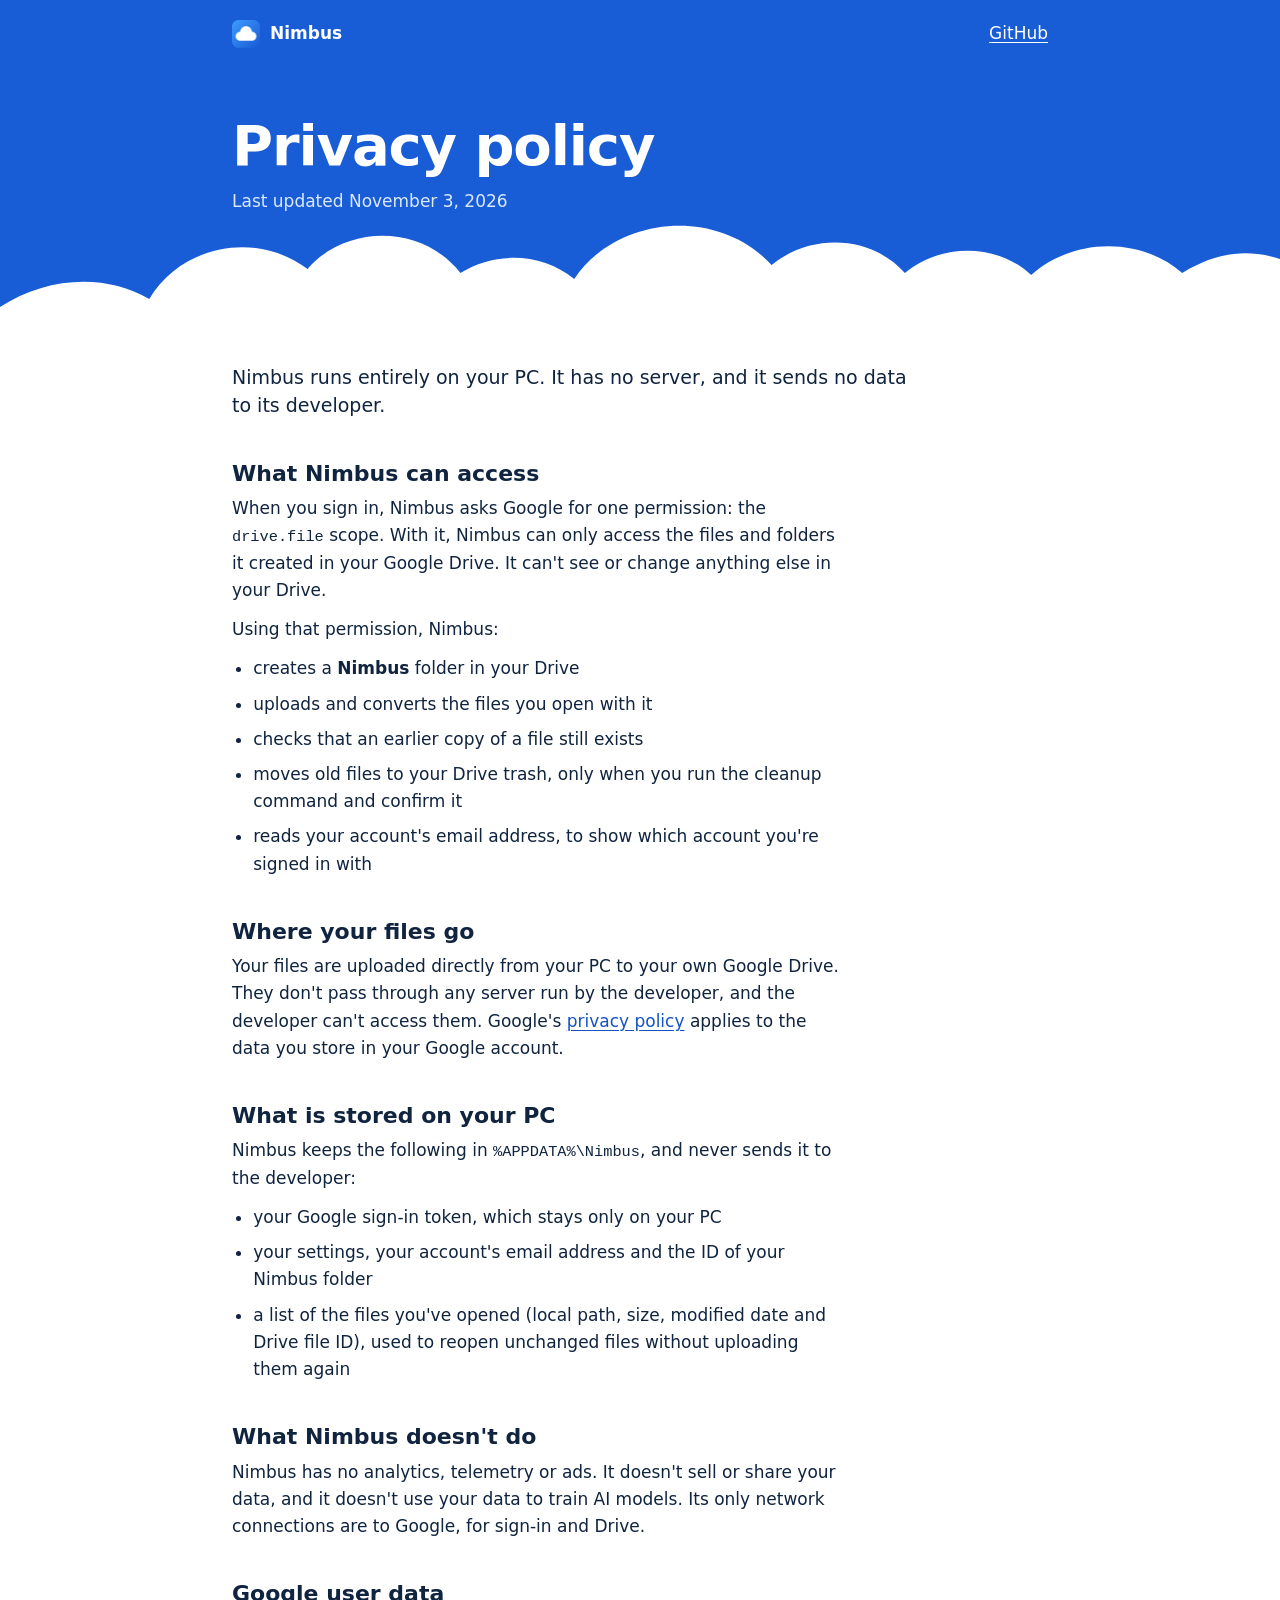
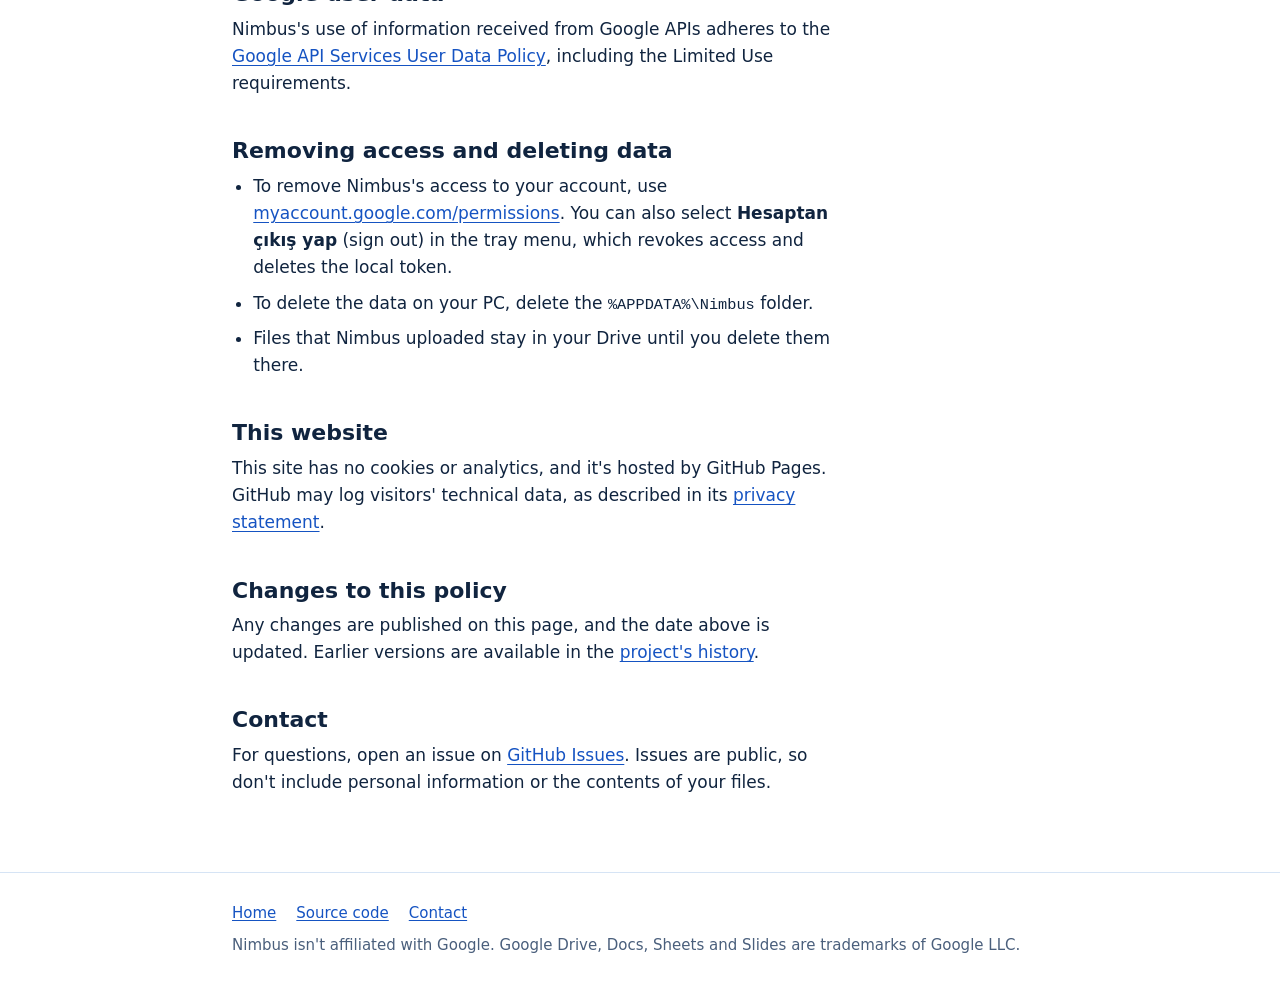
==== docs/privacy.html @ 362dc2d4 "MIT lisansı, İngilizce README ve GitHub Pages sayfaları docs/ altında ana sayfa ve gizlilik politika" ====
<!doctype html>
<html lang="en">
<head>
  <meta charset="utf-8">
  <meta name="viewport" content="width=device-width, initial-scale=1">
  <title>Privacy policy | Nimbus</title>
  <meta name="description" content="How Nimbus handles your Google account and files: no server, nothing sent to the developer, and access limited to files it created.">
  <meta name="theme-color" content="#185cd6">
  <link rel="icon" href="icon.png">
  <link rel="stylesheet" href="style.css">
</head>
<body>
  <div class="sky">
    <header class="wrap bar">
      <a class="brand" href="./"><img src="icon.png" alt="" width="28" height="28">Nimbus</a>
      <a href="https://github.com/ahmetelcin/Nimbus">GitHub</a>
    </header>
    <div class="wrap page-title">
      <h1>Privacy policy</h1>
      <p>Last updated November 3, 2026</p>
    </div>
  </div>
  <svg class="cloud-edge" viewBox="0 0 1440 132" preserveAspectRatio="none" aria-hidden="true" focusable="false">
    <path d="M0 132V84c52-30 118-34 168-8 34-52 118-70 178-30 42-44 128-46 172 4 40-22 92-20 128 6 46-62 160-74 222-14 44-32 112-30 150 8 40-30 104-30 142 2 48-38 124-38 170-2 40-22 76-24 110-14v96Z"/>
  </svg>

  <main class="policy">
    <p class="lead">Nimbus runs entirely on your PC. It has no server, and it sends no data to its developer.</p>

    <h2>What Nimbus can access</h2>
    <p>When you sign in, Nimbus asks Google for one permission: the <code>drive.file</code> scope. With it, Nimbus can only access the files and folders it created in your Google Drive. It can't see or change anything else in your Drive.</p>
    <p>Using that permission, Nimbus:</p>
    <ul>
      <li>creates a <strong>Nimbus</strong> folder in your Drive</li>
      <li>uploads and converts the files you open with it</li>
      <li>checks that an earlier copy of a file still exists</li>
      <li>moves old files to your Drive trash, only when you run the cleanup command and confirm it</li>
      <li>reads your account's email address, to show which account you're signed in with</li>
    </ul>

    <h2>Where your files go</h2>
    <p>Your files are uploaded directly from your PC to your own Google Drive. They don't pass through any server run by the developer, and the developer can't access them. Google's <a href="https://policies.google.com/privacy">privacy policy</a> applies to the data you store in your Google account.</p>

    <h2>What is stored on your PC</h2>
    <p>Nimbus keeps the following in <code>%APPDATA%\Nimbus</code>, and never sends it to the developer:</p>
    <ul>
      <li>your Google sign-in token, which stays only on your PC</li>
      <li>your settings, your account's email address and the ID of your Nimbus folder</li>
      <li>a list of the files you've opened (local path, size, modified date and Drive file ID), used to reopen unchanged files without uploading them again</li>
    </ul>

    <h2>What Nimbus doesn't do</h2>
    <p>Nimbus has no analytics, telemetry or ads. It doesn't sell or share your data, and it doesn't use your data to train AI models. Its only network connections are to Google, for sign-in and Drive.</p>

    <h2>Google user data</h2>
    <p>Nimbus's use of information received from Google APIs adheres to the <a href="https://developers.google.com/terms/api-services-user-data-policy">Google API Services User Data Policy</a>, including the Limited Use requirements.</p>

    <h2>Removing access and deleting data</h2>
    <ul>
      <li>To remove Nimbus's access to your account, use <a href="https://myaccount.google.com/permissions">myaccount.google.com/permissions</a>. You can also select <strong>Hesaptan çıkış yap</strong> (sign out) in the tray menu, which revokes access and deletes the local token.</li>
      <li>To delete the data on your PC, delete the <code>%APPDATA%\Nimbus</code> folder.</li>
      <li>Files that Nimbus uploaded stay in your Drive until you delete them there.</li>
    </ul>

    <h2>This website</h2>
    <p>This site has no cookies or analytics, and it's hosted by GitHub Pages. GitHub may log visitors' technical data, as described in its <a href="https://docs.github.com/en/site-policy/privacy-policies/github-general-privacy-statement">privacy statement</a>.</p>

    <h2>Changes to this policy</h2>
    <p>Any changes are published on this page, and the date above is updated. Earlier versions are available in the <a href="https://github.com/ahmetelcin/Nimbus/commits/main/docs/privacy.html">project's history</a>.</p>

    <h2>Contact</h2>
    <p>For questions, open an issue on <a href="https://github.com/ahmetelcin/Nimbus/issues">GitHub Issues</a>. Issues are public, so don't include personal information or the contents of your files.</p>
  </main>

  <footer>
    <div class="wrap">
      <nav aria-label="Footer">
        <a href="./">Home</a>
        <a href="https://github.com/ahmetelcin/Nimbus">Source code</a>
        <a href="https://github.com/ahmetelcin/Nimbus/issues">Contact</a>
      </nav>
      <p>Nimbus isn't affiliated with Google. Google Drive, Docs, Sheets and Slides are trademarks of Google LLC.</p>
    </div>
  </footer>
</body>
</html>
---- docs/style.css ----
:root {
  color-scheme: light dark;
  --sky: #185cd6;
  --on-sky: #ffffff;
  --on-sky-soft: #dbe9ff;
  --bg: #ffffff;
  --ink: #10243f;
  --muted: #4a5f7c;
  --line: #d6e4f5;
  --link: #1553c2;
  --font: "Segoe UI Variable Text", "Segoe UI", system-ui, -apple-system, "Helvetica Neue", Arial, sans-serif;
  --font-display: "Segoe UI Variable Display", "Segoe UI", system-ui, -apple-system, "Helvetica Neue", Arial, sans-serif;
  --gutter: clamp(20px, 6vw, 72px);
  --page: 960px;
}

@media (prefers-color-scheme: dark) {
  :root {
    --sky: #134aae;
    --on-sky-soft: #d3e3ff;
    --bg: #0e1b2e;
    --ink: #e6f0ff;
    --muted: #a5b8d2;
    --line: #2a3d59;
    --link: #8dbcff;
  }
}

* {
  box-sizing: border-box;
}

html {
  -webkit-text-size-adjust: 100%;
}

body {
  margin: 0;
  background: var(--bg);
  color: var(--ink);
  font-family: var(--font);
  font-size: 1.0625rem;
  line-height: 1.6;
}

a {
  color: var(--link);
  text-underline-offset: 0.15em;
}

:focus-visible {
  outline: 3px solid currentColor;
  outline-offset: 3px;
  border-radius: 2px;
}

.wrap {
  max-width: var(--page);
  margin-inline: auto;
  padding-inline: var(--gutter);
}

/* Site header */

.bar {
  display: flex;
  align-items: center;
  justify-content: space-between;
  gap: 16px;
  padding-block: 20px;
}

.brand {
  display: inline-flex;
  align-items: center;
  gap: 10px;
  color: inherit;
  font-weight: 600;
  text-decoration: none;
}

.brand img {
  display: block;
  width: 28px;
  height: 28px;
}

.bar a:not(.brand) {
  color: inherit;
}

/* Sky band: its lower edge is the cloud */

.sky {
  background: var(--sky);
  color: var(--on-sky);
}

.sky a:focus-visible {
  outline-color: var(--on-sky);
}

.hero {
  padding-block: clamp(40px, 8vw, 88px) clamp(24px, 4vw, 40px);
}

.hero h1 {
  max-width: 13em;
  margin: 0;
  font-family: var(--font-display);
  font-size: clamp(2.5rem, 7.4vw, 5rem);
  font-weight: 650;
  line-height: 1.04;
  letter-spacing: -0.025em;
  text-wrap: balance;
}

.hero p {
  max-width: 34em;
  margin: 24px 0 0;
  color: var(--on-sky-soft);
  font-size: clamp(1.125rem, 2.2vw, 1.3125rem);
  line-height: 1.5;
}

.actions {
  display: flex;
  flex-wrap: wrap;
  align-items: center;
  gap: 12px 20px;
  margin-top: 32px;
}

.download {
  display: inline-block;
  padding: 13px 24px;
  border-radius: 999px;
  background: var(--on-sky);
  color: #10243f;
  font-weight: 600;
  text-decoration: none;
}

.download:hover {
  background: var(--on-sky-soft);
}

.actions span {
  color: var(--on-sky-soft);
  font-size: 0.9375rem;
}

.cloud-edge {
  display: block;
  width: 100%;
  height: clamp(56px, 11vw, 132px);
  margin-top: -1px;
  background: var(--sky);
  fill: var(--bg);
}

/* Home sections */

.section {
  padding-block: clamp(32px, 6vw, 64px);
}

.section h2 {
  margin: 0 0 24px;
  font-family: var(--font-display);
  font-size: clamp(1.5rem, 3.4vw, 2rem);
  font-weight: 600;
  line-height: 1.2;
  letter-spacing: -0.012em;
}

.section > .wrap > p {
  max-width: 38em;
  margin: 0 0 12px;
}

.steps {
  max-width: 38em;
  margin: 0;
  padding: 0;
  list-style: none;
  counter-reset: step;
}

.steps li {
  position: relative;
  padding: 0 0 20px 44px;
  counter-increment: step;
}

.steps li:last-child {
  padding-bottom: 0;
}

.steps li::before {
  content: counter(step);
  position: absolute;
  top: 0;
  left: 0;
  width: 28px;
  height: 28px;
  border-radius: 50%;
  background: var(--sky);
  color: var(--on-sky);
  font-size: 0.875rem;
  font-weight: 600;
  line-height: 28px;
  text-align: center;
}

.types {
  width: 100%;
  max-width: 38em;
  border-collapse: collapse;
}

.types th,
.types td {
  padding: 12px 16px 12px 0;
  border-bottom: 1px solid var(--line);
  text-align: left;
  vertical-align: baseline;
}

.types thead th {
  color: var(--muted);
  font-size: 0.9375rem;
  font-weight: 400;
}

.types tbody th {
  font-weight: 600;
  white-space: nowrap;
}

/* Long-form policy page */

.page-title {
  padding-block: clamp(20px, 5vw, 48px) 8px;
}

.page-title h1 {
  margin: 0;
  font-family: var(--font-display);
  font-size: clamp(2.25rem, 6vw, 3.5rem);
  font-weight: 650;
  line-height: 1.08;
  letter-spacing: -0.02em;
}

.page-title p {
  margin: 12px 0 0;
  color: var(--on-sky-soft);
}

.policy {
  max-width: var(--page);
  margin-inline: auto;
  padding: 8px var(--gutter) clamp(32px, 6vw, 64px);
}

.policy > * {
  max-width: 36em;
}

.policy .lead {
  margin: 0 0 8px;
  font-size: 1.1875rem;
  line-height: 1.5;
}

.policy h2 {
  margin: 40px 0 8px;
  font-family: var(--font-display);
  font-size: 1.375rem;
  font-weight: 600;
  line-height: 1.25;
}

.policy p,
.policy ul {
  margin: 0 0 12px;
}

.policy ul {
  padding-left: 1.25em;
}

.policy li {
  margin-bottom: 8px;
}

.policy code,
.section code {
  font-family: "Cascadia Mono", Consolas, ui-monospace, monospace;
  font-size: 0.9em;
  overflow-wrap: anywhere;
}

/* Footer */

footer {
  border-top: 1px solid var(--line);
  color: var(--muted);
  font-size: 0.9375rem;
}

footer .wrap {
  padding-block: 28px;
}

footer nav {
  display: flex;
  flex-wrap: wrap;
  gap: 8px 20px;
  margin-bottom: 8px;
}

footer p {
  margin: 0;
}
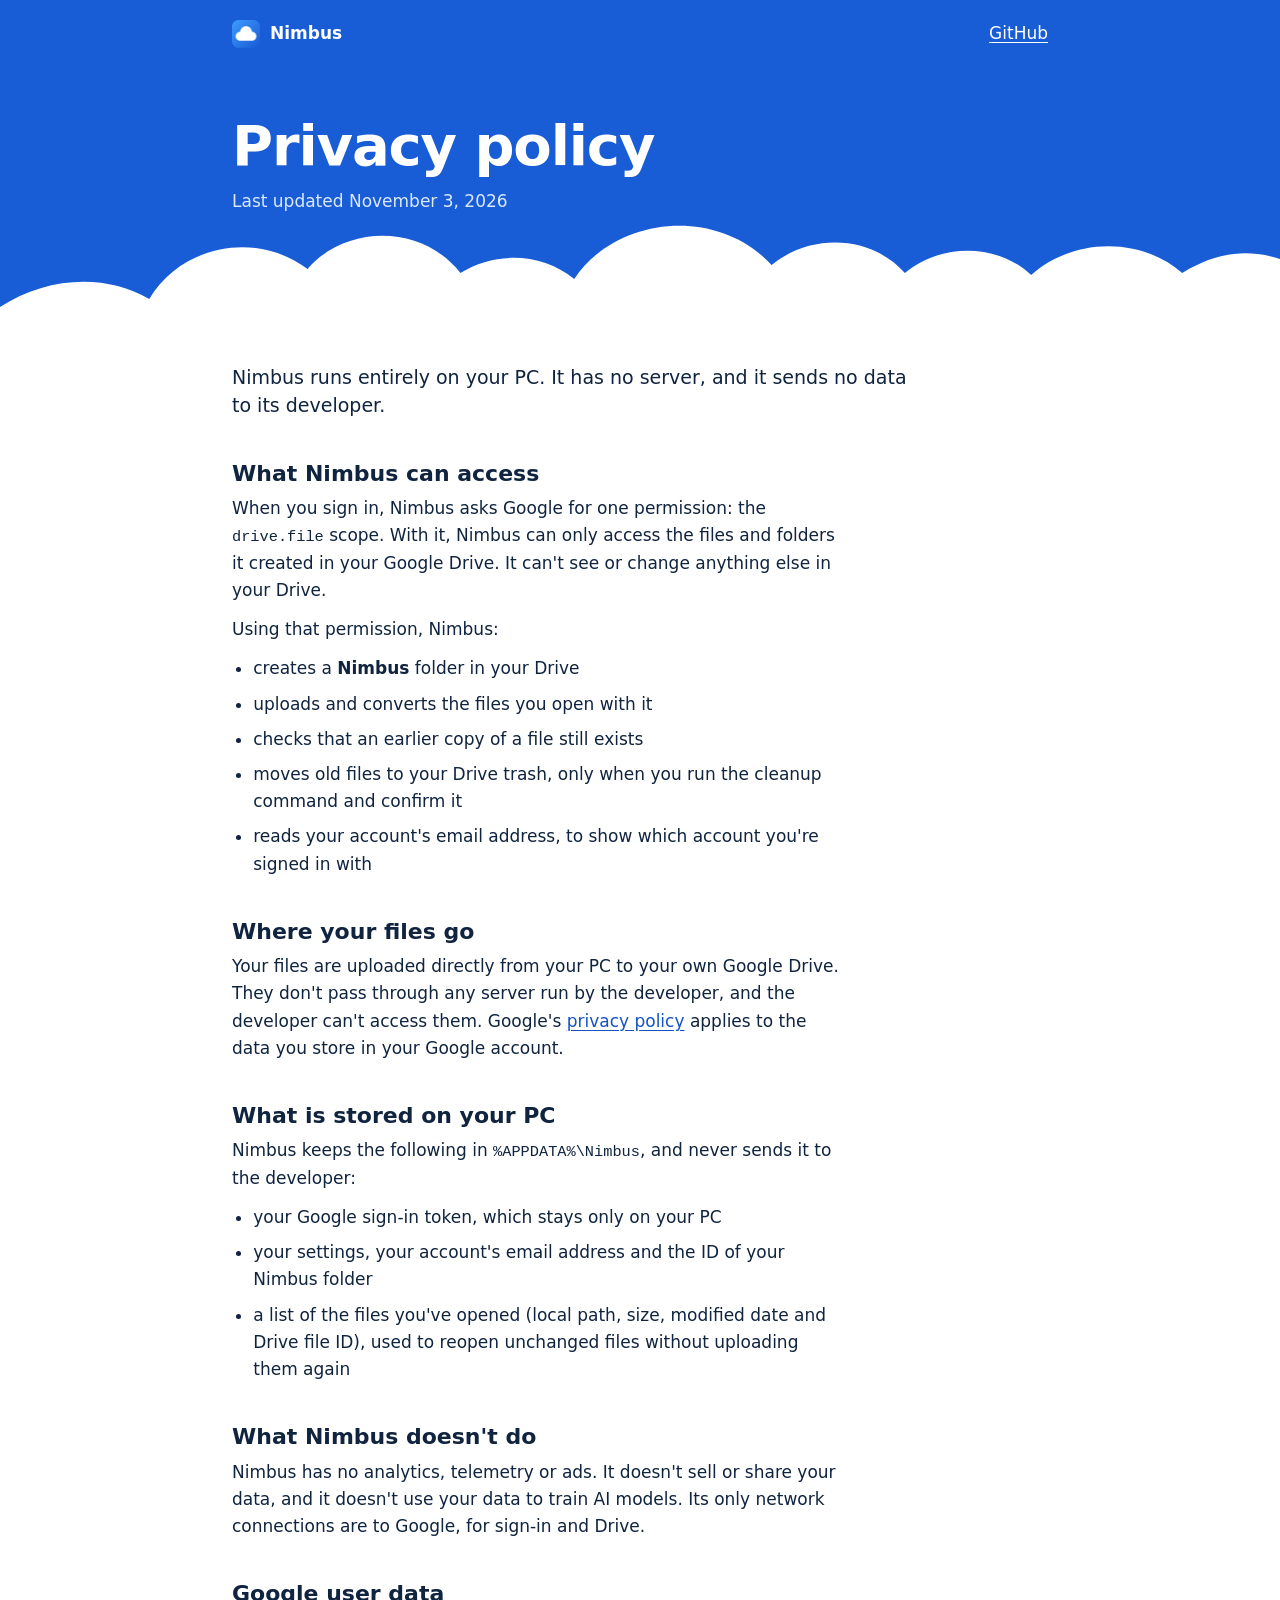
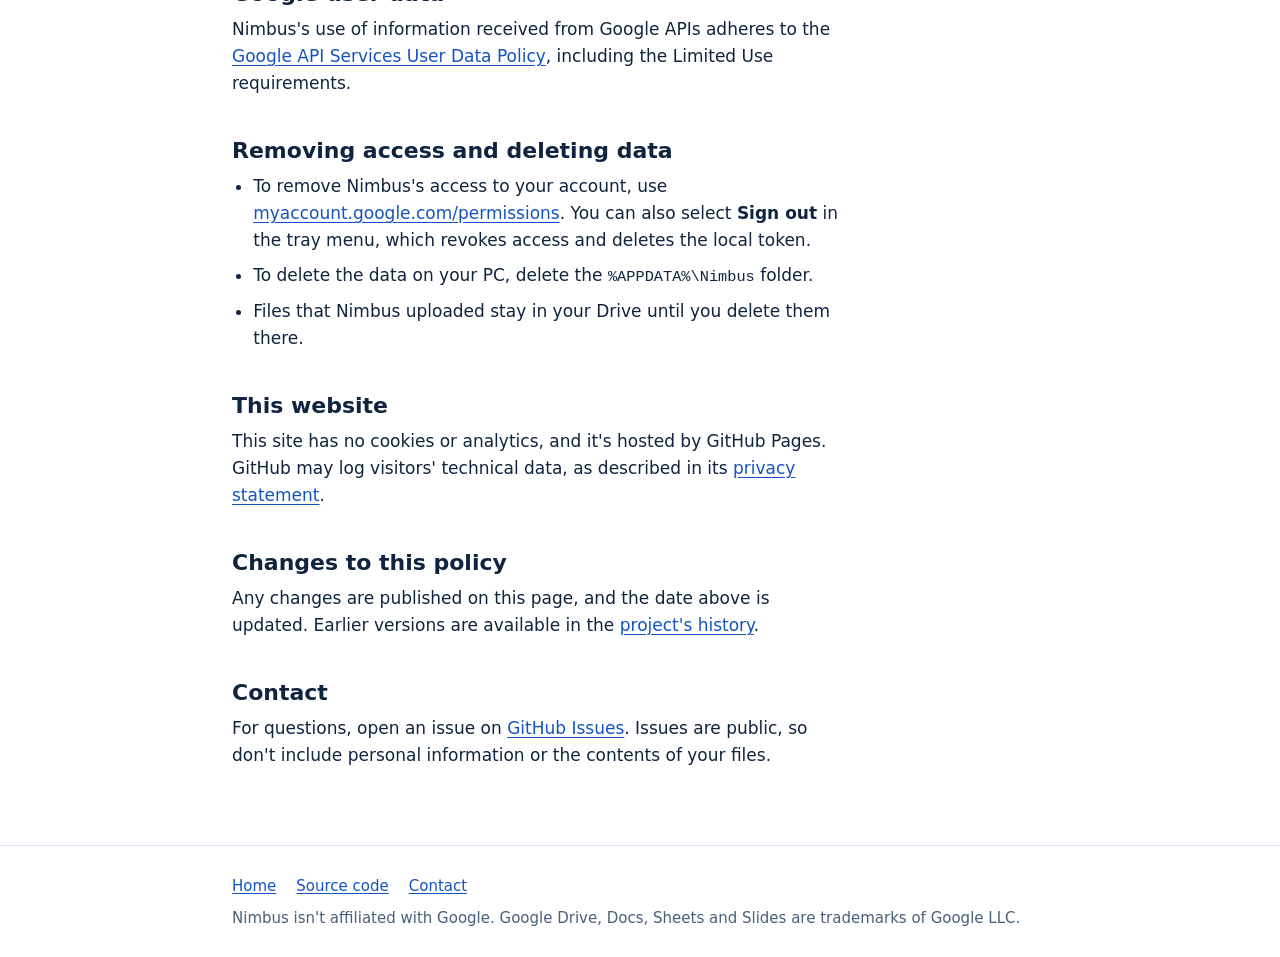
==== commit 2c4153cc: "Aşama E: Türkçe ve İngilizce arayüz, güncelleme penceresi Arayüz metinleri Strings kaynaklarına taşı" ====
--- a/docs/privacy.html
+++ b/docs/privacy.html
@@ -57,7 +57,7 @@
 
     <h2>Removing access and deleting data</h2>
     <ul>
-      <li>To remove Nimbus's access to your account, use <a href="https://myaccount.google.com/permissions">myaccount.google.com/permissions</a>. You can also select <strong>Hesaptan çıkış yap</strong> (sign out) in the tray menu, which revokes access and deletes the local token.</li>
+      <li>To remove Nimbus's access to your account, use <a href="https://myaccount.google.com/permissions">myaccount.google.com/permissions</a>. You can also select <strong>Sign out</strong> in the tray menu, which revokes access and deletes the local token.</li>
       <li>To delete the data on your PC, delete the <code>%APPDATA%\Nimbus</code> folder.</li>
       <li>Files that Nimbus uploaded stay in your Drive until you delete them there.</li>
     </ul>
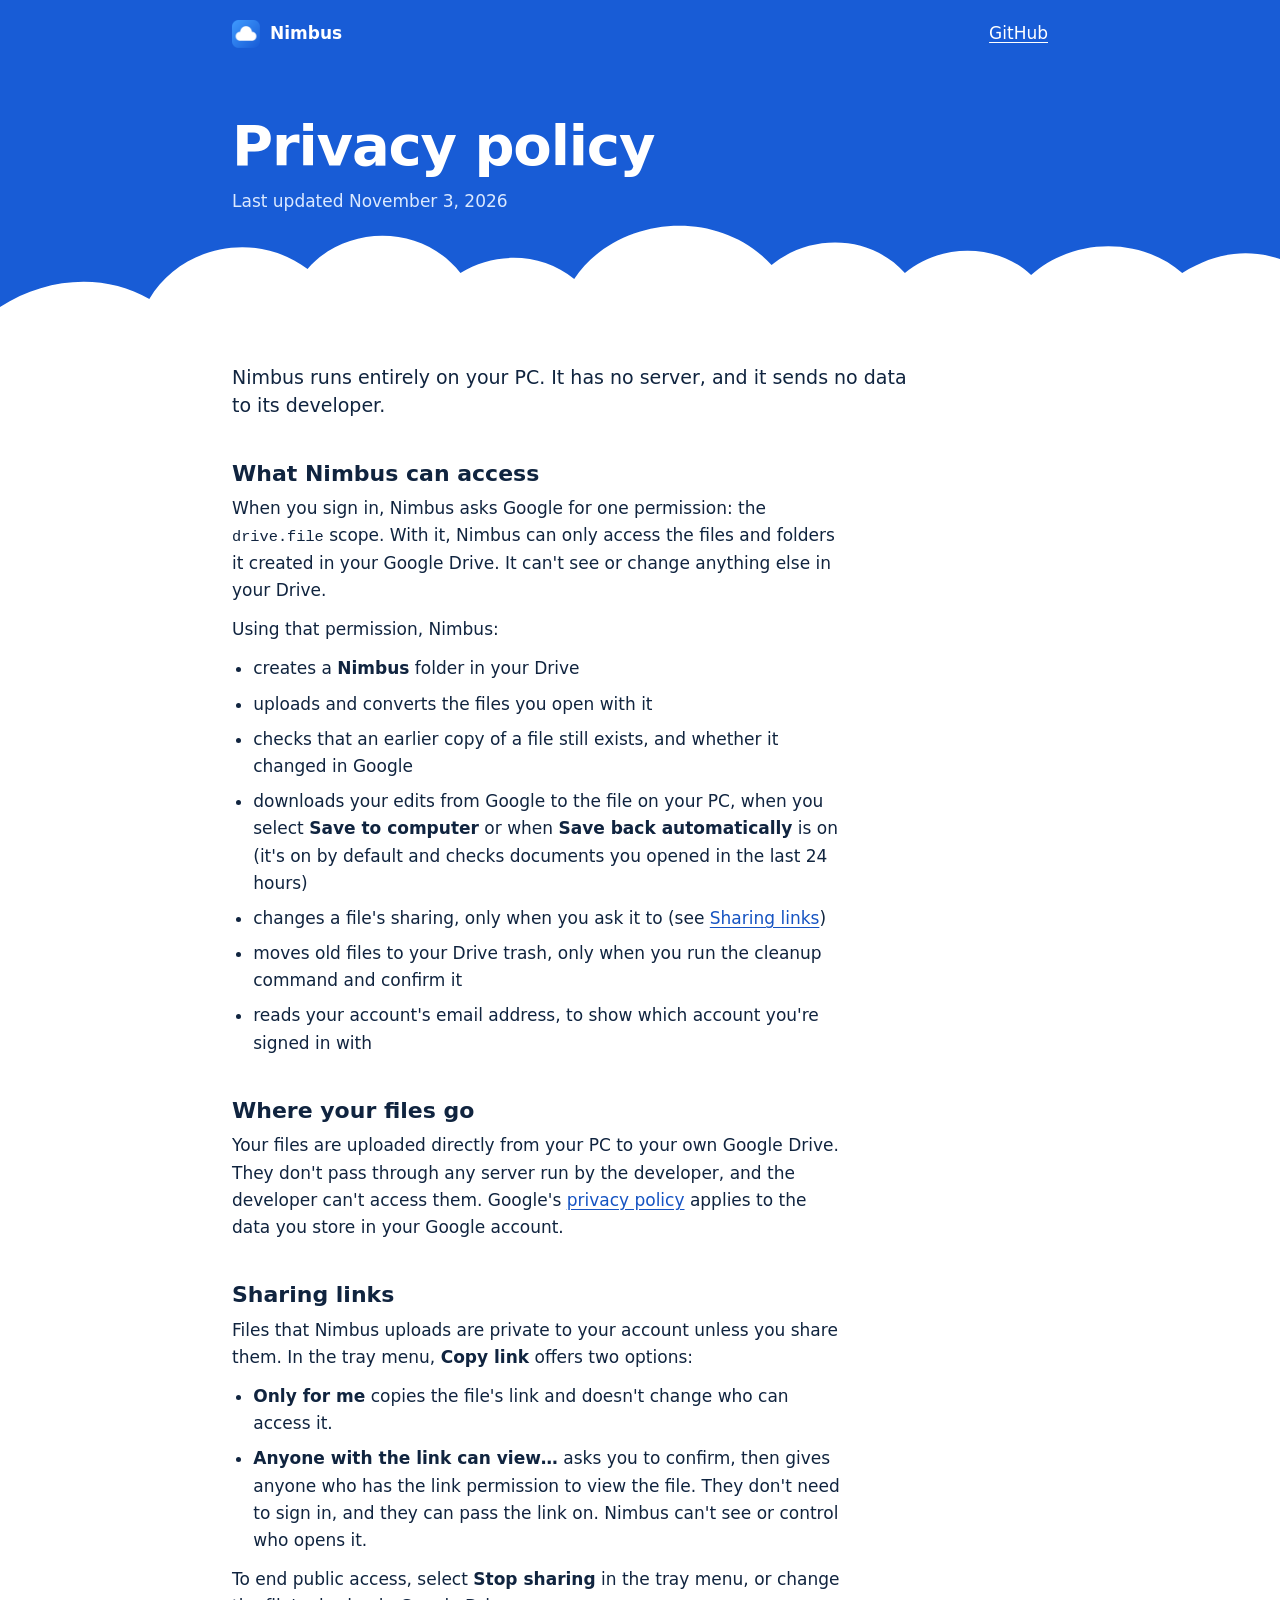
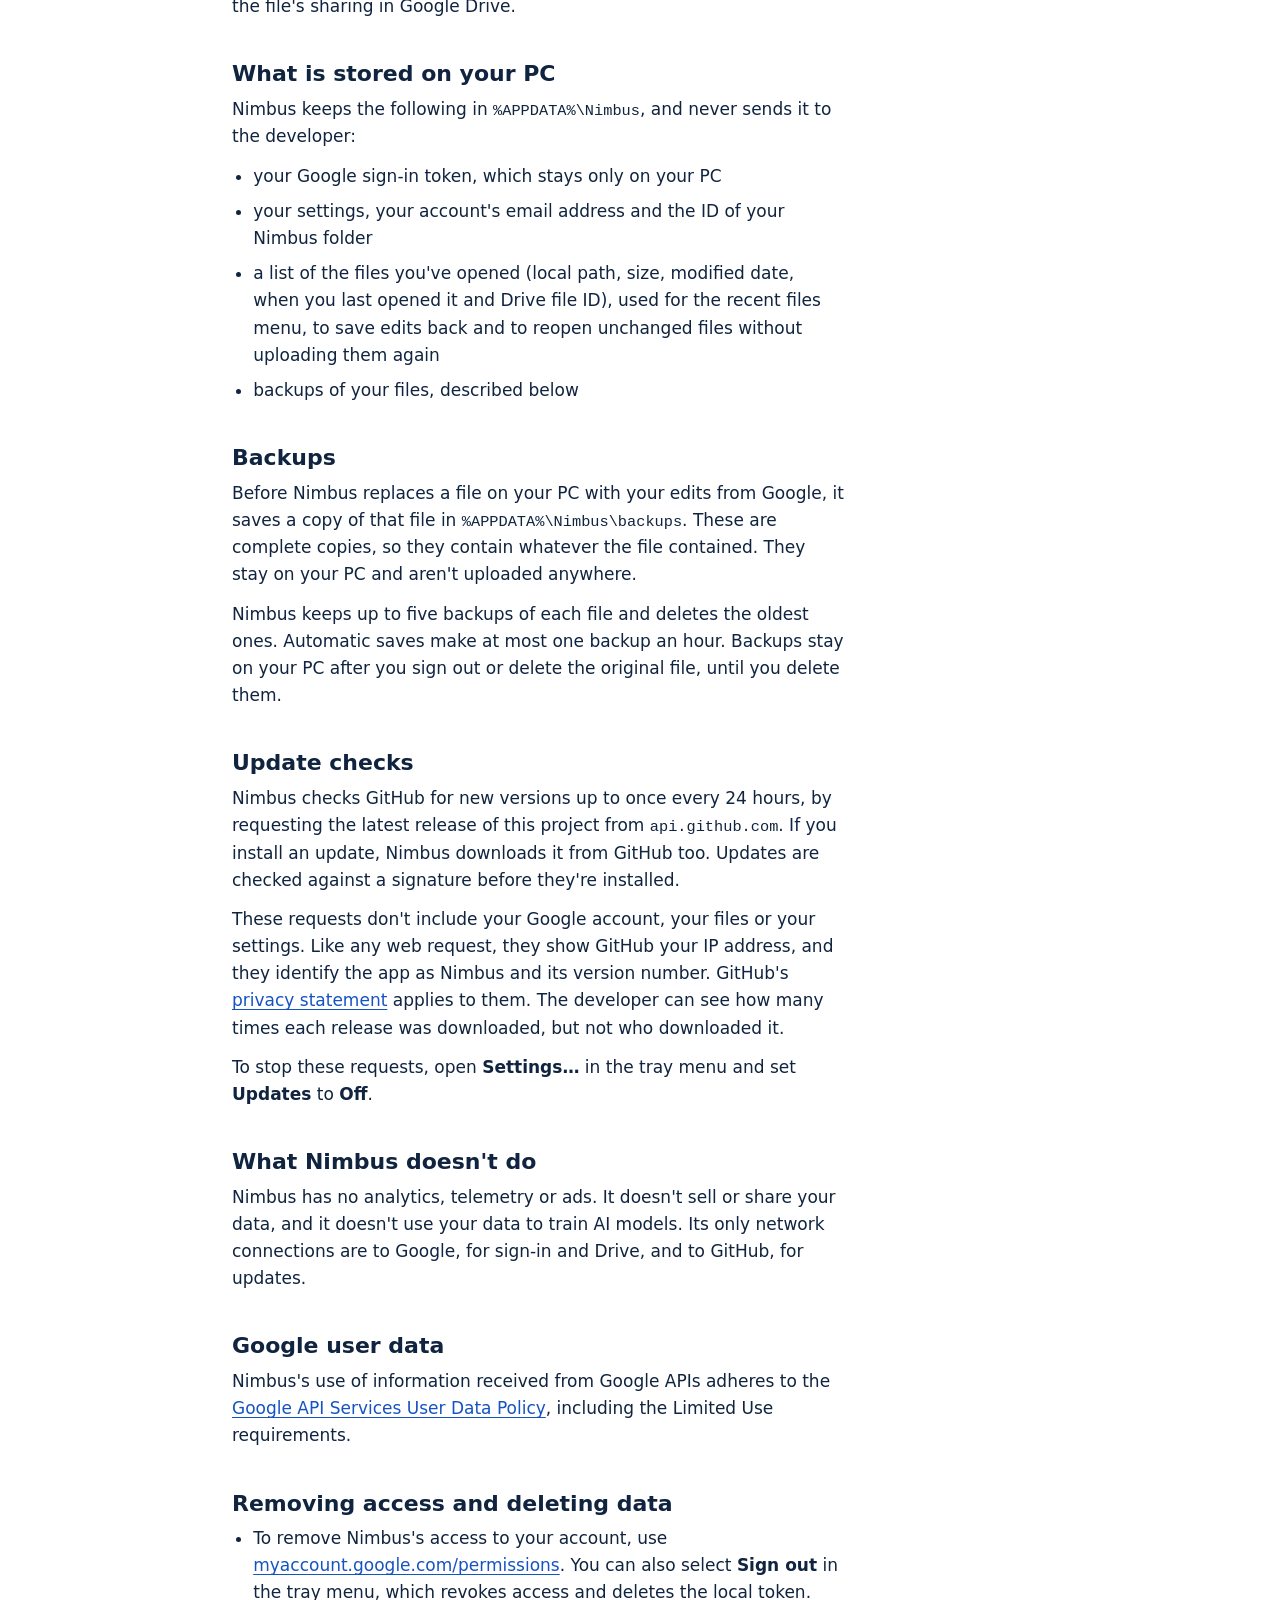
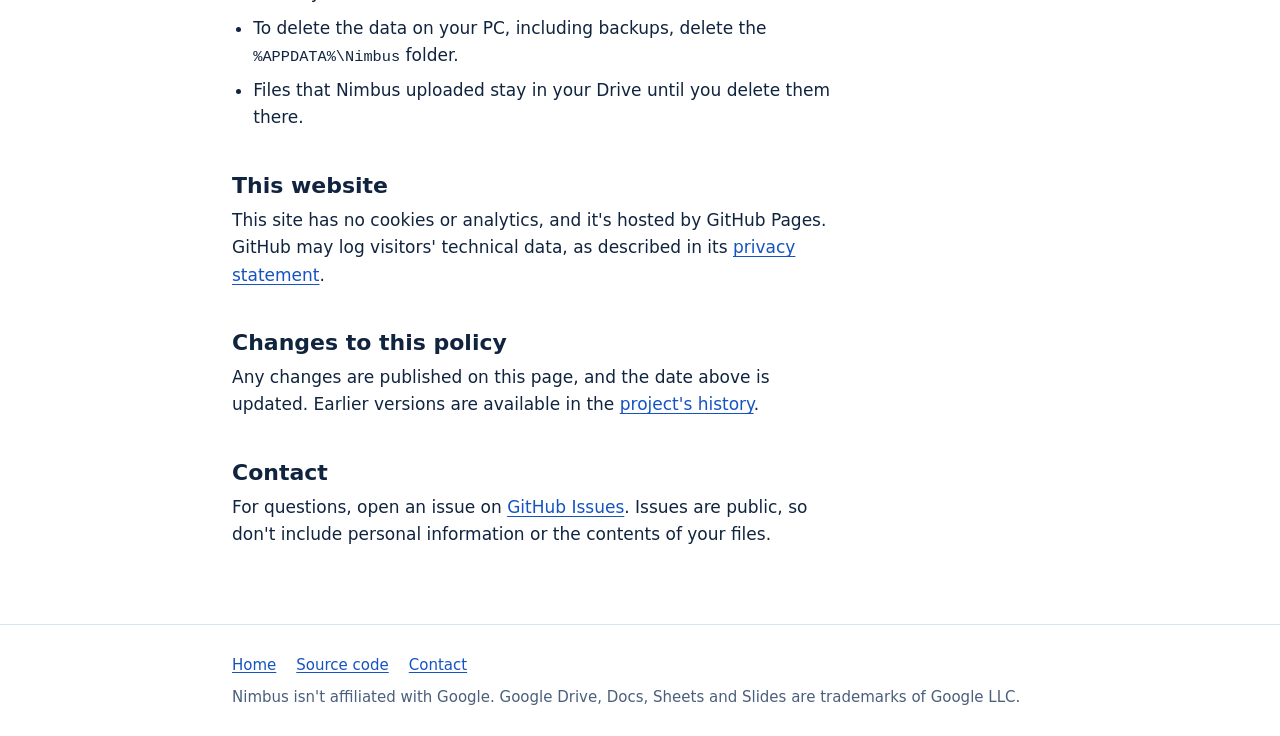
==== commit 36927472: "Aşama F: v1.1.0, gömülü OAuth istemcisi ve zip'siz yayın client_secret.json exe'ye gömülür; yanındak" ====
--- a/docs/privacy.html
+++ b/docs/privacy.html
@@ -33,7 +33,9 @@
     <ul>
       <li>creates a <strong>Nimbus</strong> folder in your Drive</li>
       <li>uploads and converts the files you open with it</li>
-      <li>checks that an earlier copy of a file still exists</li>
+      <li>checks that an earlier copy of a file still exists, and whether it changed in Google</li>
+      <li>downloads your edits from Google to the file on your PC, when you select <strong>Save to computer</strong> or when <strong>Save back automatically</strong> is on (it's on by default and checks documents you opened in the last 24 hours)</li>
+      <li>changes a file's sharing, only when you ask it to (see <a href="#sharing">Sharing links</a>)</li>
       <li>moves old files to your Drive trash, only when you run the cleanup command and confirm it</li>
       <li>reads your account's email address, to show which account you're signed in with</li>
     </ul>
@@ -41,16 +43,34 @@
     <h2>Where your files go</h2>
     <p>Your files are uploaded directly from your PC to your own Google Drive. They don't pass through any server run by the developer, and the developer can't access them. Google's <a href="https://policies.google.com/privacy">privacy policy</a> applies to the data you store in your Google account.</p>
 
+    <h2 id="sharing">Sharing links</h2>
+    <p>Files that Nimbus uploads are private to your account unless you share them. In the tray menu, <strong>Copy link</strong> offers two options:</p>
+    <ul>
+      <li><strong>Only for me</strong> copies the file's link and doesn't change who can access it.</li>
+      <li><strong>Anyone with the link can view…</strong> asks you to confirm, then gives anyone who has the link permission to view the file. They don't need to sign in, and they can pass the link on. Nimbus can't see or control who opens it.</li>
+    </ul>
+    <p>To end public access, select <strong>Stop sharing</strong> in the tray menu, or change the file's sharing in Google Drive.</p>
+
     <h2>What is stored on your PC</h2>
     <p>Nimbus keeps the following in <code>%APPDATA%\Nimbus</code>, and never sends it to the developer:</p>
     <ul>
       <li>your Google sign-in token, which stays only on your PC</li>
       <li>your settings, your account's email address and the ID of your Nimbus folder</li>
-      <li>a list of the files you've opened (local path, size, modified date and Drive file ID), used to reopen unchanged files without uploading them again</li>
+      <li>a list of the files you've opened (local path, size, modified date, when you last opened it and Drive file ID), used for the recent files menu, to save edits back and to reopen unchanged files without uploading them again</li>
+      <li>backups of your files, described below</li>
     </ul>
 
+    <h2>Backups</h2>
+    <p>Before Nimbus replaces a file on your PC with your edits from Google, it saves a copy of that file in <code>%APPDATA%\Nimbus\backups</code>. These are complete copies, so they contain whatever the file contained. They stay on your PC and aren't uploaded anywhere.</p>
+    <p>Nimbus keeps up to five backups of each file and deletes the oldest ones. Automatic saves make at most one backup an hour. Backups stay on your PC after you sign out or delete the original file, until you delete them.</p>
+
+    <h2>Update checks</h2>
+    <p>Nimbus checks GitHub for new versions up to once every 24 hours, by requesting the latest release of this project from <code>api.github.com</code>. If you install an update, Nimbus downloads it from GitHub too. Updates are checked against a signature before they're installed.</p>
+    <p>These requests don't include your Google account, your files or your settings. Like any web request, they show GitHub your IP address, and they identify the app as Nimbus and its version number. GitHub's <a href="https://docs.github.com/en/site-policy/privacy-policies/github-general-privacy-statement">privacy statement</a> applies to them. The developer can see how many times each release was downloaded, but not who downloaded it.</p>
+    <p>To stop these requests, open <strong>Settings…</strong> in the tray menu and set <strong>Updates</strong> to <strong>Off</strong>.</p>
+
     <h2>What Nimbus doesn't do</h2>
-    <p>Nimbus has no analytics, telemetry or ads. It doesn't sell or share your data, and it doesn't use your data to train AI models. Its only network connections are to Google, for sign-in and Drive.</p>
+    <p>Nimbus has no analytics, telemetry or ads. It doesn't sell or share your data, and it doesn't use your data to train AI models. Its only network connections are to Google, for sign-in and Drive, and to GitHub, for updates.</p>
 
     <h2>Google user data</h2>
     <p>Nimbus's use of information received from Google APIs adheres to the <a href="https://developers.google.com/terms/api-services-user-data-policy">Google API Services User Data Policy</a>, including the Limited Use requirements.</p>
@@ -58,7 +78,7 @@
     <h2>Removing access and deleting data</h2>
     <ul>
       <li>To remove Nimbus's access to your account, use <a href="https://myaccount.google.com/permissions">myaccount.google.com/permissions</a>. You can also select <strong>Sign out</strong> in the tray menu, which revokes access and deletes the local token.</li>
-      <li>To delete the data on your PC, delete the <code>%APPDATA%\Nimbus</code> folder.</li>
+      <li>To delete the data on your PC, including backups, delete the <code>%APPDATA%\Nimbus</code> folder.</li>
       <li>Files that Nimbus uploaded stay in your Drive until you delete them there.</li>
     </ul>
 
--- a/docs/style.css
+++ b/docs/style.css
@@ -179,6 +179,21 @@
   margin: 0 0 12px;
 }
 
+.features {
+  max-width: 38em;
+  margin: 0;
+  padding: 0;
+  list-style: none;
+}
+
+.features li {
+  padding-bottom: 16px;
+}
+
+.features li:last-child {
+  padding-bottom: 0;
+}
+
 .steps {
   max-width: 38em;
   margin: 0;
